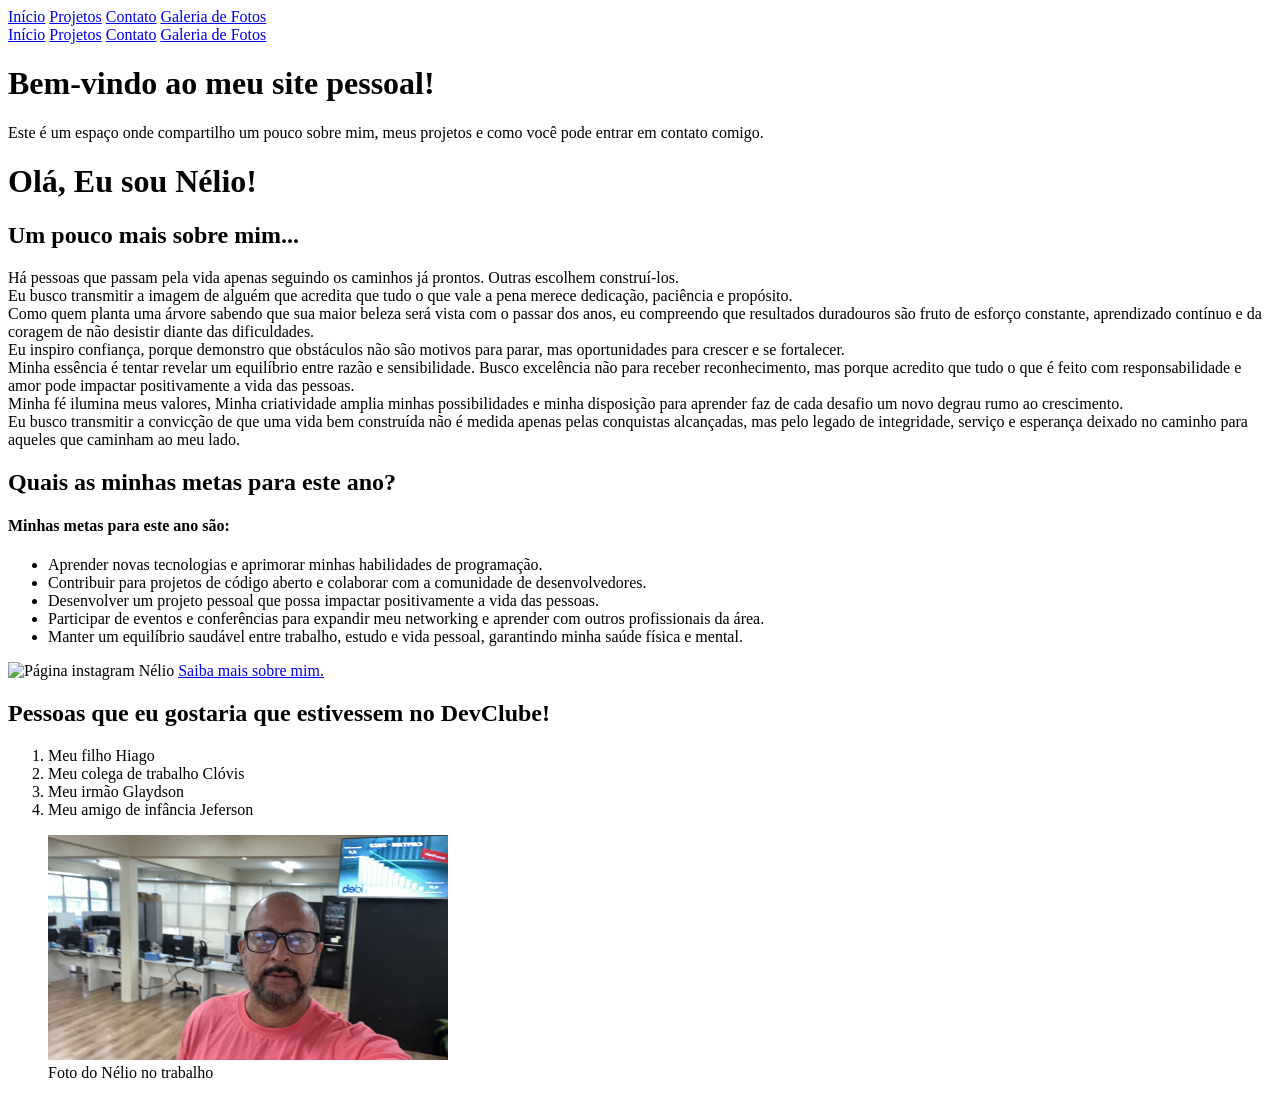
==== index.html @ fd530999 "Fix duplicate navigation in index.html Removed duplicate navigation section and cleaned up HTML stru" ====
<!DOCTYPE html>
<html lang="pt-br">
<head>
    <meta charset="UTF-8">
    <meta name="viewport" content="width=device-width, initial-scale=1.0">
    <title>Sobre o Nélio</title>
</head>
<body>

    <nav>
        <a href="index.html">Início</a>
        <a href="projetos.html">Projetos</a>
        <a href="contato.html">Contato</a>
        <a href="galeria_de_fotos.html">Galeria de Fotos</a>
    </nav>

     <nav>
        <a href="index.html">Início</a>
        <a href="projetos.html">Projetos</a>
        <a href="contato.html">Contato</a>
        <a href="galeria_de_fotos.html">Galeria de Fotos</a>
    </nav>
    
    <div>   
        <h1>Bem-vindo ao meu site pessoal!</h1>
        <p>Este é um espaço onde compartilho um pouco sobre mim, meus projetos e como você pode entrar em contato comigo.</p>
    </div>

    <div>
        <h1>Olá, Eu sou Nélio!</h1>
        <h2>Um pouco mais sobre mim...</h2>
        <p>Há pessoas que passam pela vida apenas seguindo os caminhos já prontos. Outras escolhem construí-los. <br> 
           Eu busco transmitir a imagem de alguém que acredita que tudo o que vale a pena merece dedicação, paciência e propósito.<br>
           Como quem planta uma árvore sabendo que sua maior beleza será vista com o passar dos anos, eu compreendo que resultados duradouros são fruto de esforço constante, aprendizado contínuo e da coragem de não desistir diante das dificuldades. <br>
           Eu inspiro confiança, porque demonstro que obstáculos não são motivos para parar, mas oportunidades para crescer e se fortalecer.<br>
           Minha essência é tentar revelar um equilíbrio entre razão e sensibilidade. Busco excelência não para receber reconhecimento, mas porque acredito que tudo o que é feito com responsabilidade e amor pode impactar positivamente a vida das pessoas. <br>
           Minha fé ilumina meus valores, Minha criatividade amplia minhas possibilidades e minha disposição para aprender faz de cada desafio um novo degrau rumo ao crescimento. <br>
           Eu busco transmitir a convicção de que uma vida bem construída não é medida apenas pelas conquistas alcançadas, mas pelo legado de integridade, serviço e esperança deixado no caminho para aqueles que caminham ao meu lado.
        </p>
    </div>
   
    <div>
        <h2>Quais as minhas metas para este ano?</h2>
        <h4>Minhas metas para este ano são: </h4>
        <ul>
            <li>Aprender novas tecnologias e aprimorar minhas habilidades de programação.</li>
            <li>Contribuir para projetos de código aberto e colaborar com a comunidade de desenvolvedores.</li>
            <li>Desenvolver um projeto pessoal que possa impactar positivamente a vida das pessoas.</li>
            <li>Participar de eventos e conferências para expandir meu networking e aprender com outros profissionais da área.</li>
            <li>Manter um equilíbrio saudável entre trabalho, estudo e vida pessoal, garantindo minha saúde física e mental.</li>
        </ul>
    </div>
    
    <div>
        <img src="https://img.magnific.com/psd-premium/instagram-logotipo_971166-164497.jpg?semt=ais_hybrid&w=740&q=80" alt="Página instagram Nélio" width="20" height="20">
        <a href="https://www.instagram.com/nelio.silva78/" target="_blank">Saiba mais sobre mim. </a>
    </div>
  
    <div>
        <h2>Pessoas que eu gostaria que estivessem no DevClube!</h2>
        <ol>
            <li>Meu filho Hiago</li>
            <li>Meu colega de trabalho Clóvis</li>
            <li>Meu irmão Glaydson</li>
            <li>Meu amigo de infância Jeferson</li>
        </ol>
    </div>
    

    <div>
        <figure>
            <img src="./img/Foto Nélio.jpeg" alt="Foto do Nélio no trabalho" width="400">
            <figcaption>Foto do Nélio no trabalho</figcaption>
        </figure>
    </div>
   
    

</body>
</html>
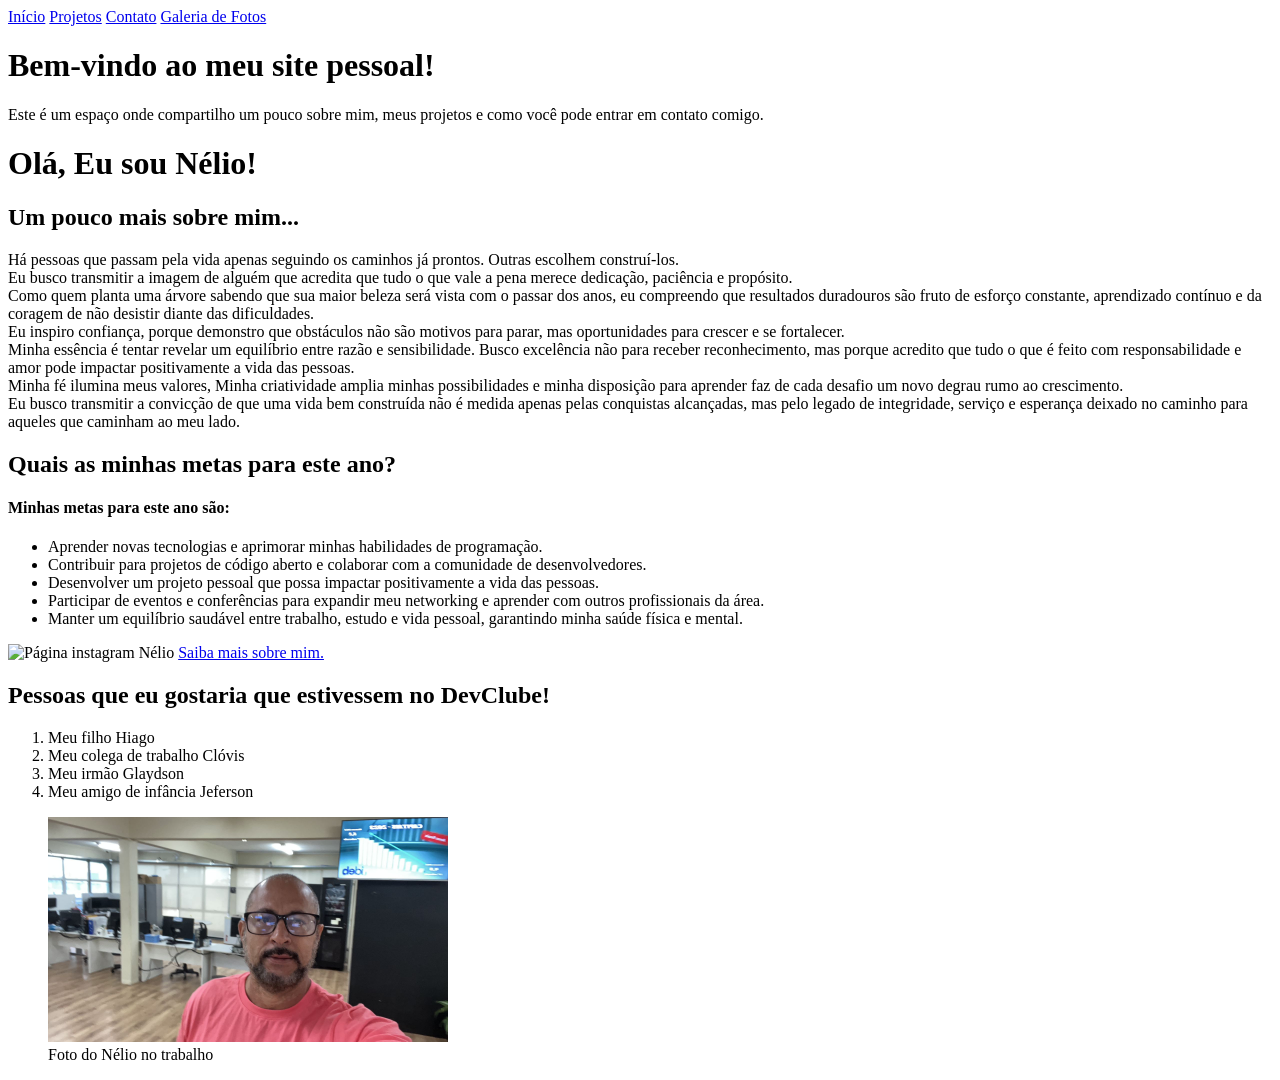
==== commit 90f8ada0: "Update index.html" ====
--- a/index.html
+++ b/index.html
@@ -8,13 +8,6 @@
 <body>
 
     <nav>
-        <a href="index.html">Início</a>
-        <a href="projetos.html">Projetos</a>
-        <a href="contato.html">Contato</a>
-        <a href="galeria_de_fotos.html">Galeria de Fotos</a>
-    </nav>
-
-     <nav>
         <a href="index.html">Início</a>
         <a href="projetos.html">Projetos</a>
         <a href="contato.html">Contato</a>
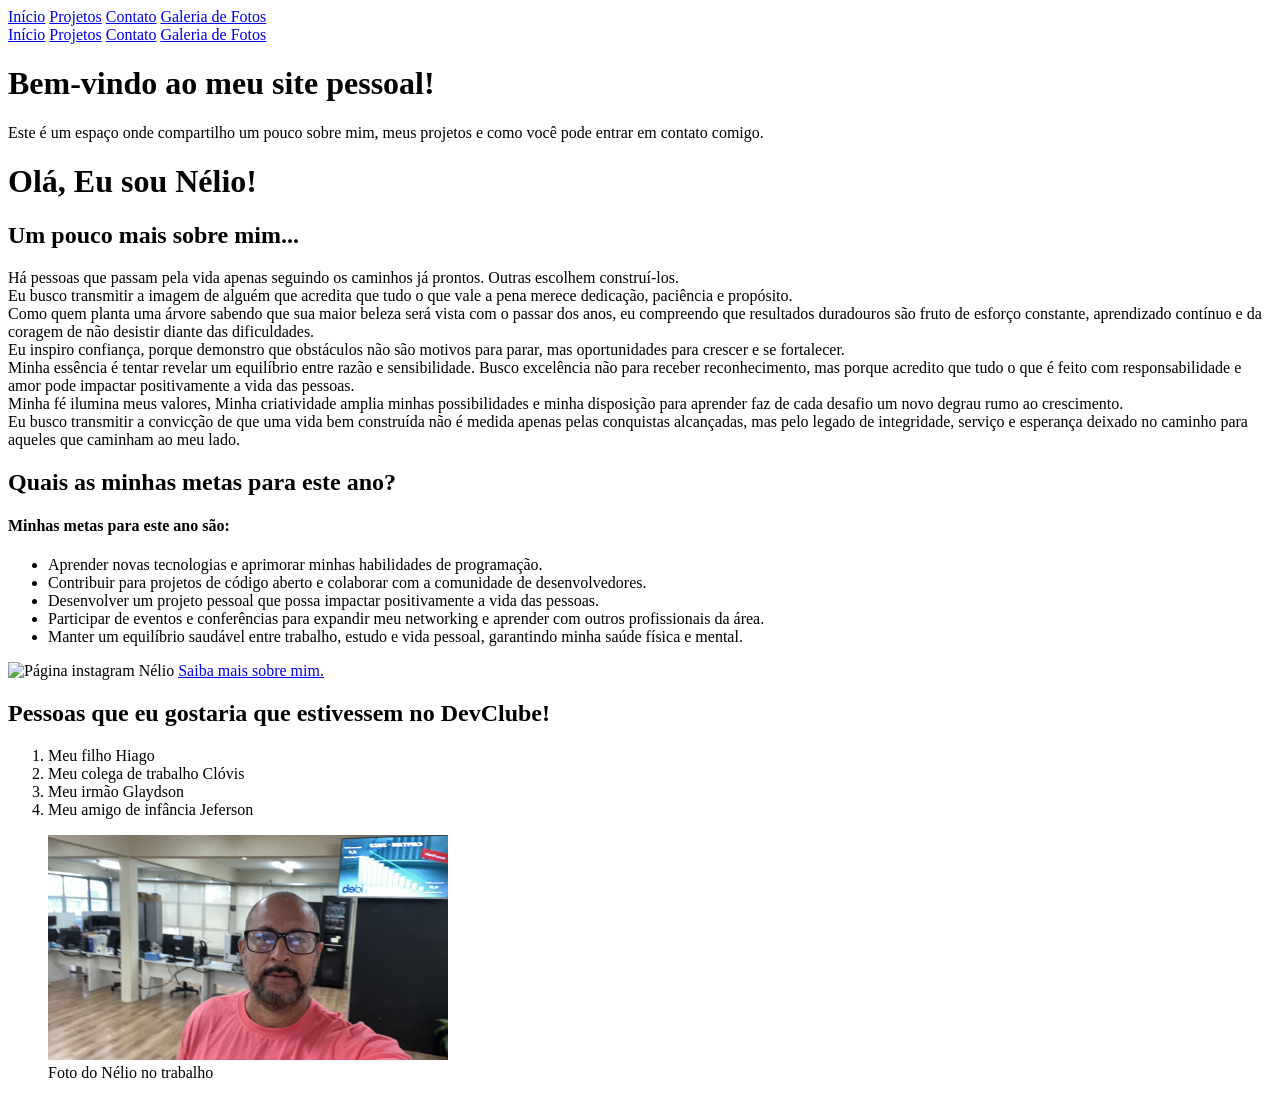
==== commit 22e807c1: "Atualização da página inicial" ====
--- a/index.html
+++ b/index.html
@@ -8,6 +8,13 @@
 <body>
 
     <nav>
+        <a href="index.html">Início</a>
+        <a href="projetos.html">Projetos</a>
+        <a href="contato.html">Contato</a>
+        <a href="galeria_de_fotos.html">Galeria de Fotos</a>
+    </nav>
+
+      <nav>
         <a href="index.html">Início</a>
         <a href="projetos.html">Projetos</a>
         <a href="contato.html">Contato</a>
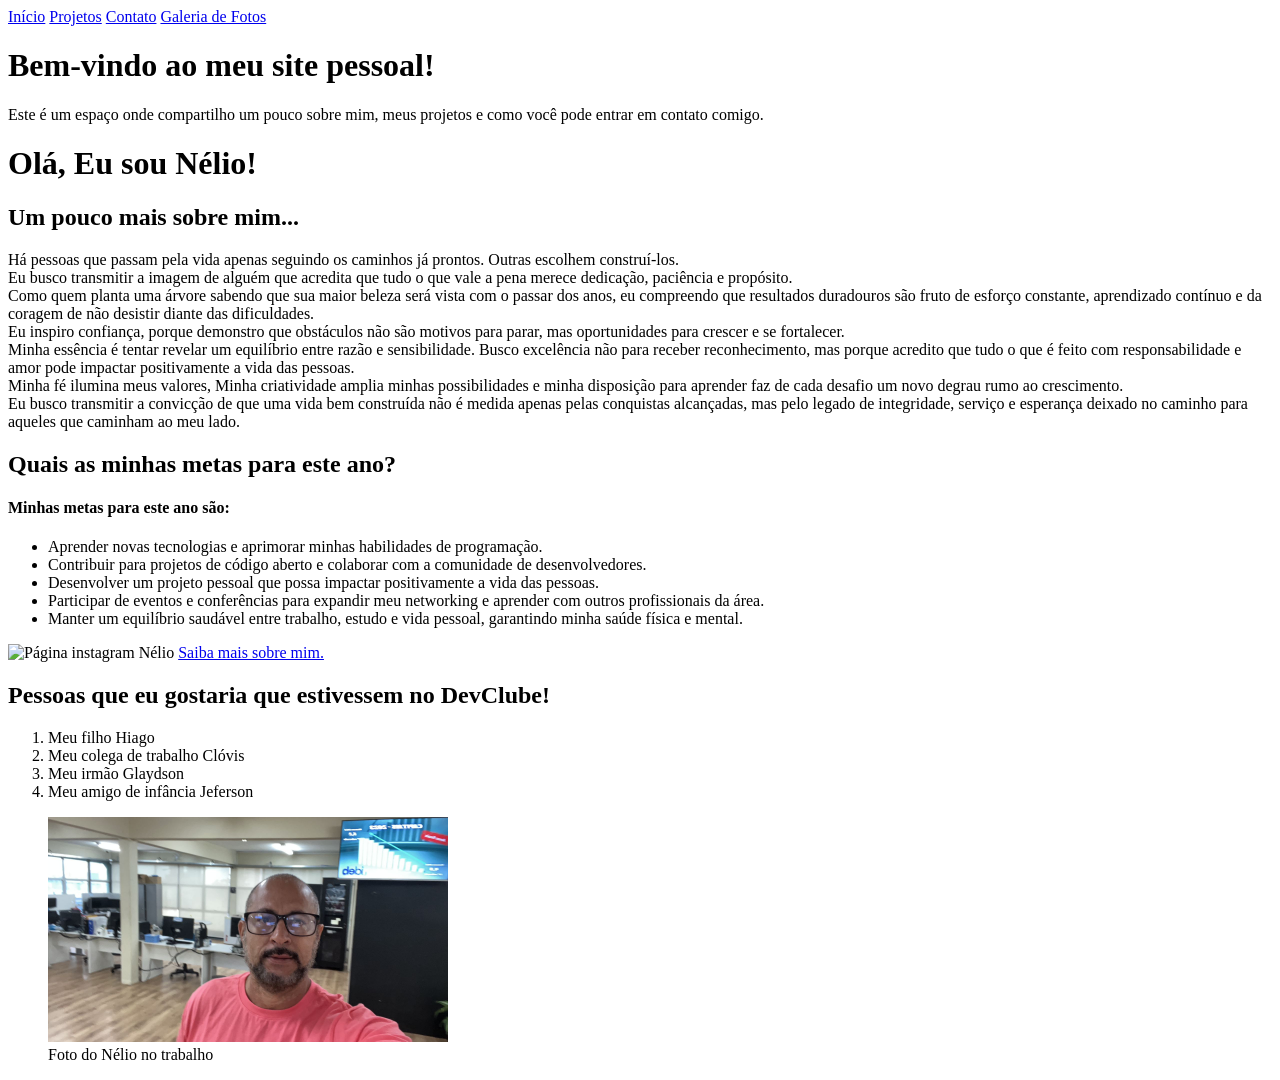
==== commit bac5bfe6: "Alterar botão de navegação da tela inicial" ====
--- a/index.html
+++ b/index.html
@@ -14,13 +14,7 @@
         <a href="galeria_de_fotos.html">Galeria de Fotos</a>
     </nav>
 
-      <nav>
-        <a href="index.html">Início</a>
-        <a href="projetos.html">Projetos</a>
-        <a href="contato.html">Contato</a>
-        <a href="galeria_de_fotos.html">Galeria de Fotos</a>
-    </nav>
-    
+        
     <div>   
         <h1>Bem-vindo ao meu site pessoal!</h1>
         <p>Este é um espaço onde compartilho um pouco sobre mim, meus projetos e como você pode entrar em contato comigo.</p>
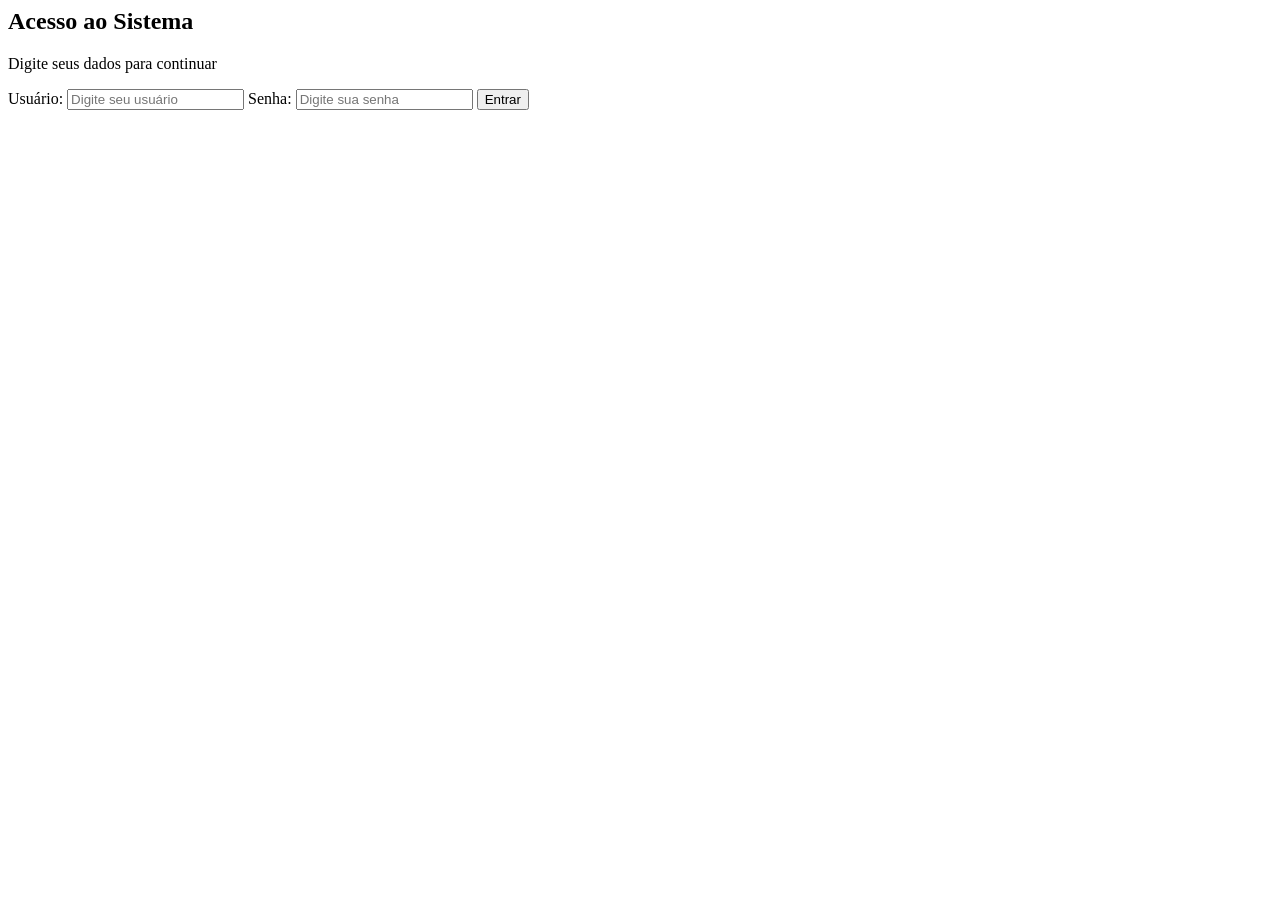
==== commit 6de59637: "Autenticação de login" ====
--- a/index.html
+++ b/index.html
@@ -68,7 +68,7 @@
         </figure>
     </div>
    
-    
+    <script src="js/auth.js"></script>
 
 </body>
 </html>
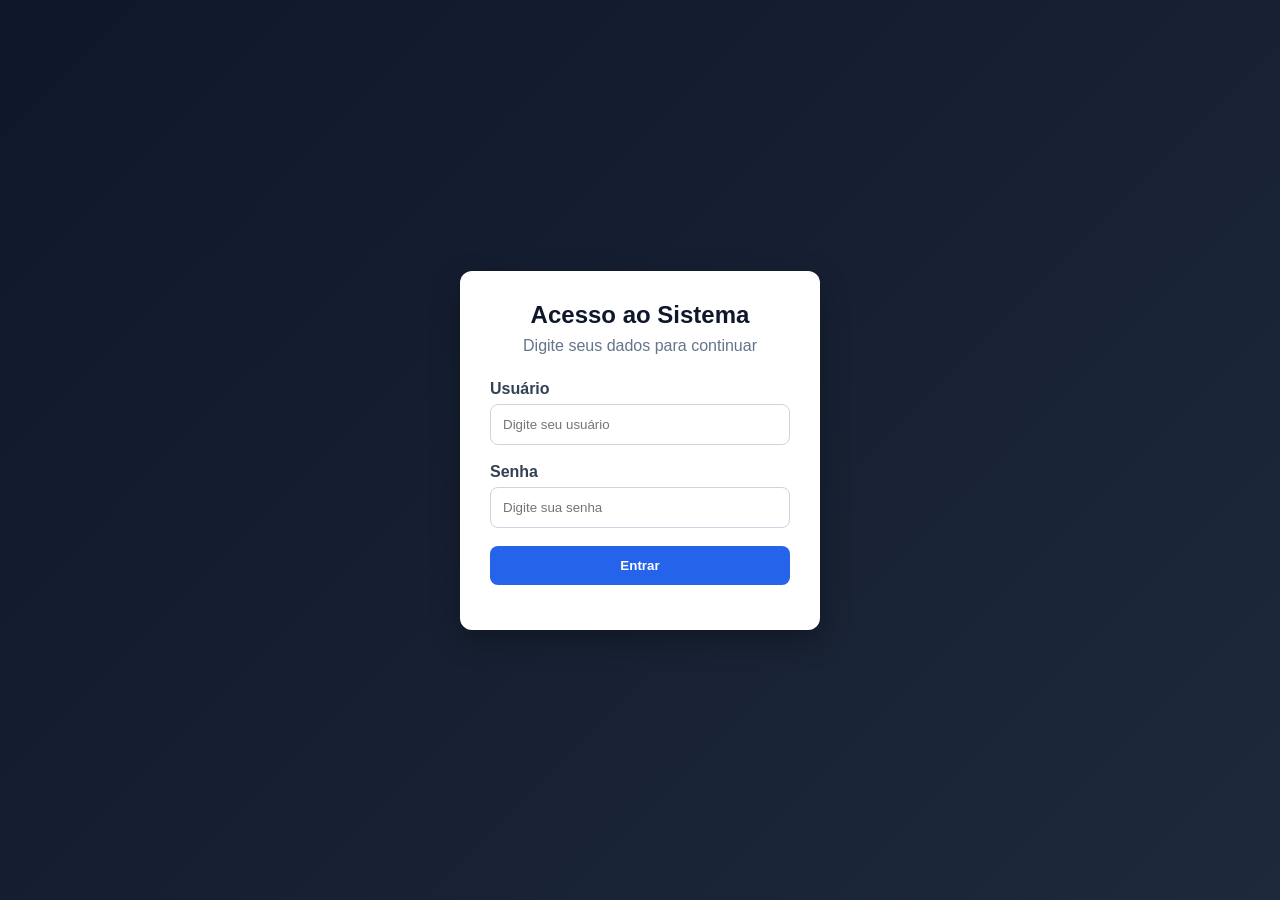
==== commit abc7592e: "Atualização e transformação para novo sistema" ====
--- a/index.html
+++ b/index.html
@@ -1,74 +1,75 @@
-<!DOCTYPE html>
-<html lang="pt-br">
-<head>
-    <meta charset="UTF-8">
-    <meta name="viewport" content="width=device-width, initial-scale=1.0">
-    <title>Sobre o Nélio</title>
-</head>
-<body>
-
-    <nav>
-        <a href="index.html">Início</a>
-        <a href="projetos.html">Projetos</a>
-        <a href="contato.html">Contato</a>
-        <a href="galeria_de_fotos.html">Galeria de Fotos</a>
-    </nav>
-
-        
-    <div>   
-        <h1>Bem-vindo ao meu site pessoal!</h1>
-        <p>Este é um espaço onde compartilho um pouco sobre mim, meus projetos e como você pode entrar em contato comigo.</p>
-    </div>
-
-    <div>
-        <h1>Olá, Eu sou Nélio!</h1>
-        <h2>Um pouco mais sobre mim...</h2>
-        <p>Há pessoas que passam pela vida apenas seguindo os caminhos já prontos. Outras escolhem construí-los. <br> 
-           Eu busco transmitir a imagem de alguém que acredita que tudo o que vale a pena merece dedicação, paciência e propósito.<br>
-           Como quem planta uma árvore sabendo que sua maior beleza será vista com o passar dos anos, eu compreendo que resultados duradouros são fruto de esforço constante, aprendizado contínuo e da coragem de não desistir diante das dificuldades. <br>
-           Eu inspiro confiança, porque demonstro que obstáculos não são motivos para parar, mas oportunidades para crescer e se fortalecer.<br>
-           Minha essência é tentar revelar um equilíbrio entre razão e sensibilidade. Busco excelência não para receber reconhecimento, mas porque acredito que tudo o que é feito com responsabilidade e amor pode impactar positivamente a vida das pessoas. <br>
-           Minha fé ilumina meus valores, Minha criatividade amplia minhas possibilidades e minha disposição para aprender faz de cada desafio um novo degrau rumo ao crescimento. <br>
-           Eu busco transmitir a convicção de que uma vida bem construída não é medida apenas pelas conquistas alcançadas, mas pelo legado de integridade, serviço e esperança deixado no caminho para aqueles que caminham ao meu lado.
-        </p>
-    </div>
-   
-    <div>
-        <h2>Quais as minhas metas para este ano?</h2>
-        <h4>Minhas metas para este ano são: </h4>
-        <ul>
-            <li>Aprender novas tecnologias e aprimorar minhas habilidades de programação.</li>
-            <li>Contribuir para projetos de código aberto e colaborar com a comunidade de desenvolvedores.</li>
-            <li>Desenvolver um projeto pessoal que possa impactar positivamente a vida das pessoas.</li>
-            <li>Participar de eventos e conferências para expandir meu networking e aprender com outros profissionais da área.</li>
-            <li>Manter um equilíbrio saudável entre trabalho, estudo e vida pessoal, garantindo minha saúde física e mental.</li>
-        </ul>
-    </div>
-    
-    <div>
-        <img src="https://img.magnific.com/psd-premium/instagram-logotipo_971166-164497.jpg?semt=ais_hybrid&w=740&q=80" alt="Página instagram Nélio" width="20" height="20">
-        <a href="https://www.instagram.com/nelio.silva78/" target="_blank">Saiba mais sobre mim. </a>
-    </div>
-  
-    <div>
-        <h2>Pessoas que eu gostaria que estivessem no DevClube!</h2>
-        <ol>
-            <li>Meu filho Hiago</li>
-            <li>Meu colega de trabalho Clóvis</li>
-            <li>Meu irmão Glaydson</li>
-            <li>Meu amigo de infância Jeferson</li>
-        </ol>
-    </div>
-    
-
-    <div>
-        <figure>
-            <img src="./img/Foto Nélio.jpeg" alt="Foto do Nélio no trabalho" width="400">
-            <figcaption>Foto do Nélio no trabalho</figcaption>
-        </figure>
-    </div>
-   
-    <script src="js/auth.js"></script>
-
-</body>
-</html>
+<!DOCTYPE html>
+<html lang="pt-br">
+<head>
+    <meta charset="UTF-8">
+    <meta name="viewport" content="width=device-width, initial-scale=1.0">
+    <title>Sobre o Nélio</title>
+    
+</head>
+<body>
+
+    <nav>
+        <a href="./index.html">Início</a>
+        <a href="../outros/projetos.html">Projetos</a>
+        <a href="../outros/contato.html">Contato</a>
+        <a href="../outros/galeria_de_fotos.html">Galeria de Fotos</a>
+    </nav>
+
+        
+    <div>   
+        <h1>Bem-vindo ao meu site pessoal!</h1>
+        <p>Este é um espaço onde compartilho um pouco sobre mim, meus projetos e como você pode entrar em contato comigo.</p>
+    </div>
+
+    <div>
+        <h1>Olá, Eu sou Nélio!</h1>
+        <h2>Um pouco mais sobre mim...</h2>
+        <p>Há pessoas que passam pela vida apenas seguindo os caminhos já prontos. Outras escolhem construí-los. <br> 
+           Eu busco transmitir a imagem de alguém que acredita que tudo o que vale a pena merece dedicação, paciência e propósito.<br>
+           Como quem planta uma árvore sabendo que sua maior beleza será vista com o passar dos anos, eu compreendo que resultados duradouros são fruto de esforço constante, aprendizado contínuo e da coragem de não desistir diante das dificuldades. <br>
+           Eu inspiro confiança, porque demonstro que obstáculos não são motivos para parar, mas oportunidades para crescer e se fortalecer.<br>
+           Minha essência é tentar revelar um equilíbrio entre razão e sensibilidade. Busco excelência não para receber reconhecimento, mas porque acredito que tudo o que é feito com responsabilidade e amor pode impactar positivamente a vida das pessoas. <br>
+           Minha fé ilumina meus valores, Minha criatividade amplia minhas possibilidades e minha disposição para aprender faz de cada desafio um novo degrau rumo ao crescimento. <br>
+           Eu busco transmitir a convicção de que uma vida bem construída não é medida apenas pelas conquistas alcançadas, mas pelo legado de integridade, serviço e esperança deixado no caminho para aqueles que caminham ao meu lado.
+        </p>
+    </div>
+   
+    <div>
+        <h2>Quais as minhas metas para este ano?</h2>
+        <h4>Minhas metas para este ano são: </h4>
+        <ul>
+            <li>Aprender novas tecnologias e aprimorar minhas habilidades de programação.</li>
+            <li>Contribuir para projetos de código aberto e colaborar com a comunidade de desenvolvedores.</li>
+            <li>Desenvolver um projeto pessoal que possa impactar positivamente a vida das pessoas.</li>
+            <li>Participar de eventos e conferências para expandir meu networking e aprender com outros profissionais da área.</li>
+            <li>Manter um equilíbrio saudável entre trabalho, estudo e vida pessoal, garantindo minha saúde física e mental.</li>
+        </ul>
+    </div>
+    
+    <div>
+        <img src="https://img.magnific.com/psd-premium/instagram-logotipo_971166-164497.jpg?semt=ais_hybrid&w=740&q=80" alt="Página instagram Nélio" width="20" height="20">
+        <a href="https://www.instagram.com/nelio.silva78/" target="_blank">Saiba mais sobre mim. </a>
+    </div>
+  
+    <div>
+        <h2>Pessoas que eu gostaria que estivessem no DevClube!</h2>
+        <ol>
+            <li>Meu filho Hiago</li>
+            <li>Meu colega de trabalho Clóvis</li>
+            <li>Meu irmão Glaydson</li>
+            <li>Meu amigo de infância Jeferson</li>
+        </ol>
+    </div>
+    
+
+    <div>
+        <figure>
+            <img src="../assets/img/Foto Nélio.jpeg" alt="Foto do Nélio no trabalho" width="400">
+            <figcaption>Foto do Nélio no trabalho</figcaption>
+        </figure>
+    </div>
+   
+    <script src="../assets/js/auth.js"></script>
+
+</body>
+</html>
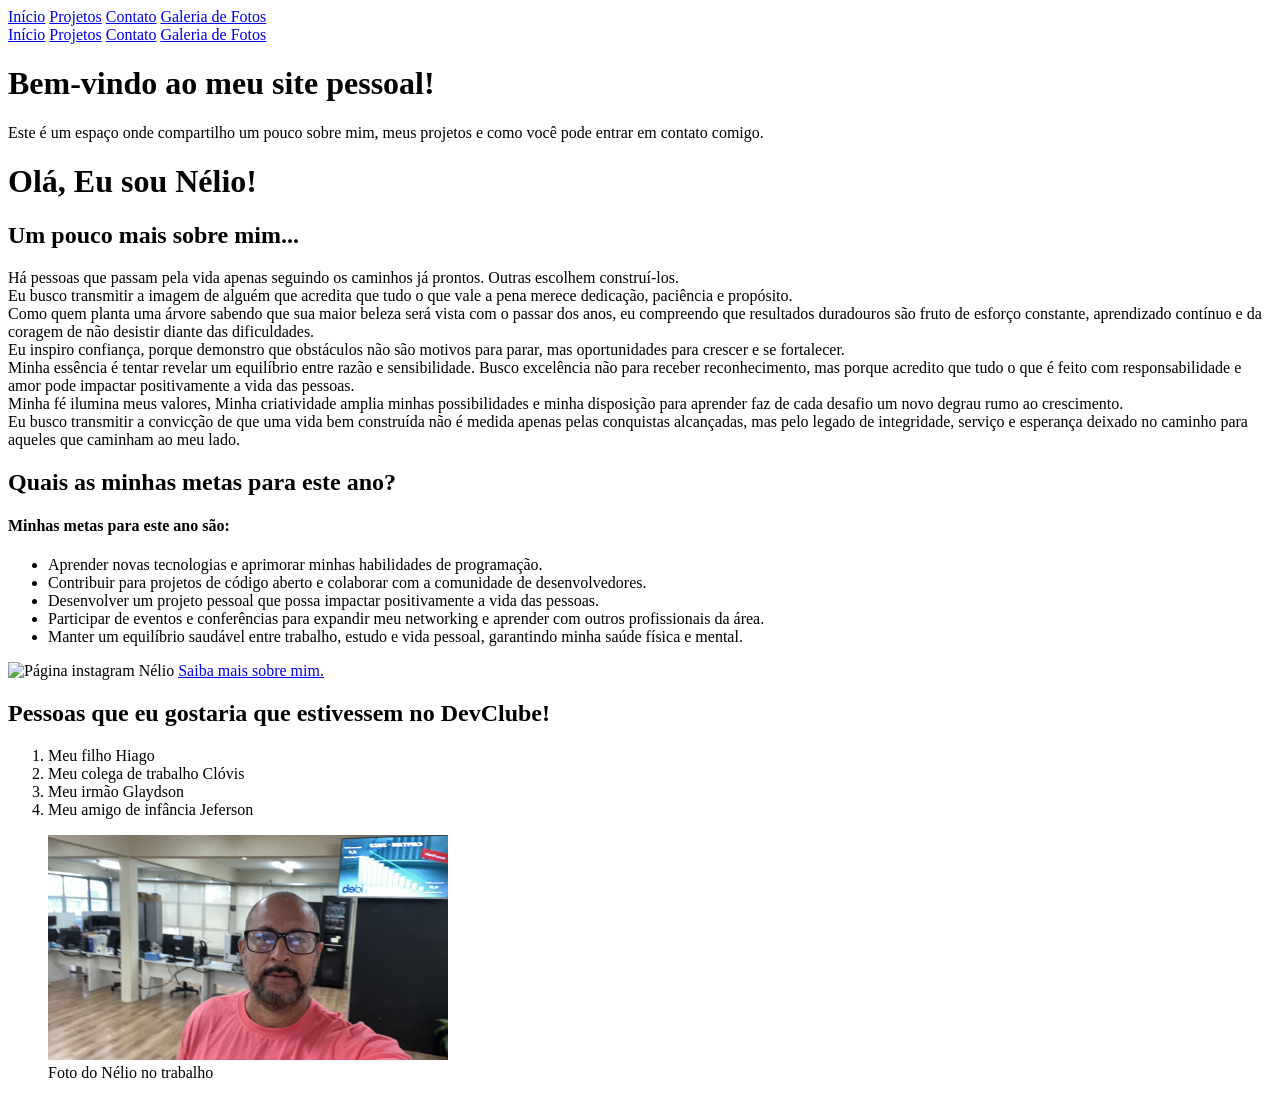
==== commit cb6f92e4: "Ajuste de pagina" ====
--- a/index.html
+++ b/index.html
@@ -4,72 +4,65 @@
     <meta charset="UTF-8">
     <meta name="viewport" content="width=device-width, initial-scale=1.0">
     <title>Sobre o Nélio</title>
-    
 </head>
 <body>
 
     <nav>
-        <a href="./index.html">Início</a>
-        <a href="../outros/projetos.html">Projetos</a>
-        <a href="../outros/contato.html">Contato</a>
-        <a href="../outros/galeria_de_fotos.html">Galeria de Fotos</a>
+        <a href="index.html">Início</a>
+        <a href="projetos.html">Projetos</a>
+        <a href="contato.html">Contato</a>
+        <a href="galeria_de_fotos.html">Galeria de Fotos</a>
     </nav>
 
-        
+    <nav>
+        <a href="index.html">Início</a>
+        <a href="projetos.html">Projetos</a>
+        <a href="contato.html">Contato</a>
+        <a href="galeria_de_fotos.html">Galeria de Fotos</a>
+    </nav>
+    
     <div>   
         <h1>Bem-vindo ao meu site pessoal!</h1>
         <p>Este é um espaço onde compartilho um pouco sobre mim, meus projetos e como você pode entrar em contato comigo.</p>
     </div>
 
-    <div>
-        <h1>Olá, Eu sou Nélio!</h1>
-        <h2>Um pouco mais sobre mim...</h2>
-        <p>Há pessoas que passam pela vida apenas seguindo os caminhos já prontos. Outras escolhem construí-los. <br> 
-           Eu busco transmitir a imagem de alguém que acredita que tudo o que vale a pena merece dedicação, paciência e propósito.<br>
-           Como quem planta uma árvore sabendo que sua maior beleza será vista com o passar dos anos, eu compreendo que resultados duradouros são fruto de esforço constante, aprendizado contínuo e da coragem de não desistir diante das dificuldades. <br>
-           Eu inspiro confiança, porque demonstro que obstáculos não são motivos para parar, mas oportunidades para crescer e se fortalecer.<br>
-           Minha essência é tentar revelar um equilíbrio entre razão e sensibilidade. Busco excelência não para receber reconhecimento, mas porque acredito que tudo o que é feito com responsabilidade e amor pode impactar positivamente a vida das pessoas. <br>
-           Minha fé ilumina meus valores, Minha criatividade amplia minhas possibilidades e minha disposição para aprender faz de cada desafio um novo degrau rumo ao crescimento. <br>
-           Eu busco transmitir a convicção de que uma vida bem construída não é medida apenas pelas conquistas alcançadas, mas pelo legado de integridade, serviço e esperança deixado no caminho para aqueles que caminham ao meu lado.
-        </p>
-    </div>
-   
-    <div>
-        <h2>Quais as minhas metas para este ano?</h2>
-        <h4>Minhas metas para este ano são: </h4>
-        <ul>
-            <li>Aprender novas tecnologias e aprimorar minhas habilidades de programação.</li>
-            <li>Contribuir para projetos de código aberto e colaborar com a comunidade de desenvolvedores.</li>
-            <li>Desenvolver um projeto pessoal que possa impactar positivamente a vida das pessoas.</li>
-            <li>Participar de eventos e conferências para expandir meu networking e aprender com outros profissionais da área.</li>
-            <li>Manter um equilíbrio saudável entre trabalho, estudo e vida pessoal, garantindo minha saúde física e mental.</li>
-        </ul>
-    </div>
-    
-    <div>
-        <img src="https://img.magnific.com/psd-premium/instagram-logotipo_971166-164497.jpg?semt=ais_hybrid&w=740&q=80" alt="Página instagram Nélio" width="20" height="20">
-        <a href="https://www.instagram.com/nelio.silva78/" target="_blank">Saiba mais sobre mim. </a>
-    </div>
-  
-    <div>
-        <h2>Pessoas que eu gostaria que estivessem no DevClube!</h2>
-        <ol>
-            <li>Meu filho Hiago</li>
-            <li>Meu colega de trabalho Clóvis</li>
-            <li>Meu irmão Glaydson</li>
-            <li>Meu amigo de infância Jeferson</li>
-        </ol>
-    </div>
+    <h1>Olá, Eu sou Nélio!</h1>
+    <h2>Um pouco mais sobre mim...</h2>
+    <p>Há pessoas que passam pela vida apenas seguindo os caminhos já prontos. Outras escolhem construí-los. <br> 
+       Eu busco transmitir a imagem de alguém que acredita que tudo o que vale a pena merece dedicação, paciência e propósito.<br>
+       Como quem planta uma árvore sabendo que sua maior beleza será vista com o passar dos anos, eu compreendo que resultados duradouros são fruto de esforço constante, aprendizado contínuo e da coragem de não desistir diante das dificuldades. <br>
+       Eu inspiro confiança, porque demonstro que obstáculos não são motivos para parar, mas oportunidades para crescer e se fortalecer.<br>
+       Minha essência é tentar revelar um equilíbrio entre razão e sensibilidade. Busco excelência não para receber reconhecimento, mas porque acredito que tudo o que é feito com responsabilidade e amor pode impactar positivamente a vida das pessoas. <br>
+       Minha fé ilumina meus valores, Minha criatividade amplia minhas possibilidades e minha disposição para aprender faz de cada desafio um novo degrau rumo ao crescimento. <br>
+       Eu busco transmitir a convicção de que uma vida bem construída não é medida apenas pelas conquistas alcançadas, mas pelo legado de integridade, serviço e esperança deixado no caminho para aqueles que caminham ao meu lado.
+    </p>
+
+    <h2>Quais as minhas metas para este ano?</h2>
+    <h4>Minhas metas para este ano são: </h4>
+    <ul>
+        <li>Aprender novas tecnologias e aprimorar minhas habilidades de programação.</li>
+        <li>Contribuir para projetos de código aberto e colaborar com a comunidade de desenvolvedores.</li>
+        <li>Desenvolver um projeto pessoal que possa impactar positivamente a vida das pessoas.</li>
+        <li>Participar de eventos e conferências para expandir meu networking e aprender com outros profissionais da área.</li>
+        <li>Manter um equilíbrio saudável entre trabalho, estudo e vida pessoal, garantindo minha saúde física e mental.</li>
+    </ul>
+
+    <img src="https://img.magnific.com/psd-premium/instagram-logotipo_971166-164497.jpg?semt=ais_hybrid&w=740&q=80" alt="Página instagram Nélio" width="20" height="20">
+    <a href="https://www.instagram.com/nelio.silva78/" target="_blank">Saiba mais sobre mim. </a>
+
+    <h2>Pessoas que eu gostaria que estivessem no DevClube!</h2>
+    <ol>
+        <li>Meu filho Hiago</li>
+        <li>Meu colega de trabalho Clóvis</li>
+        <li>Meu irmão Glaydson</li>
+        <li>Meu amigo de infância Jeferson</li>
+    </ol>
+
+    <figure>
+        <img src="./img/Foto Nélio.jpeg" alt="Foto do Nélio no trabalho" width="400">
+        <figcaption>Foto do Nélio no trabalho</figcaption>
+    </figure>
     
 
-    <div>
-        <figure>
-            <img src="../assets/img/Foto Nélio.jpeg" alt="Foto do Nélio no trabalho" width="400">
-            <figcaption>Foto do Nélio no trabalho</figcaption>
-        </figure>
-    </div>
-   
-    <script src="../assets/js/auth.js"></script>
-
 </body>
-</html>
+</html>
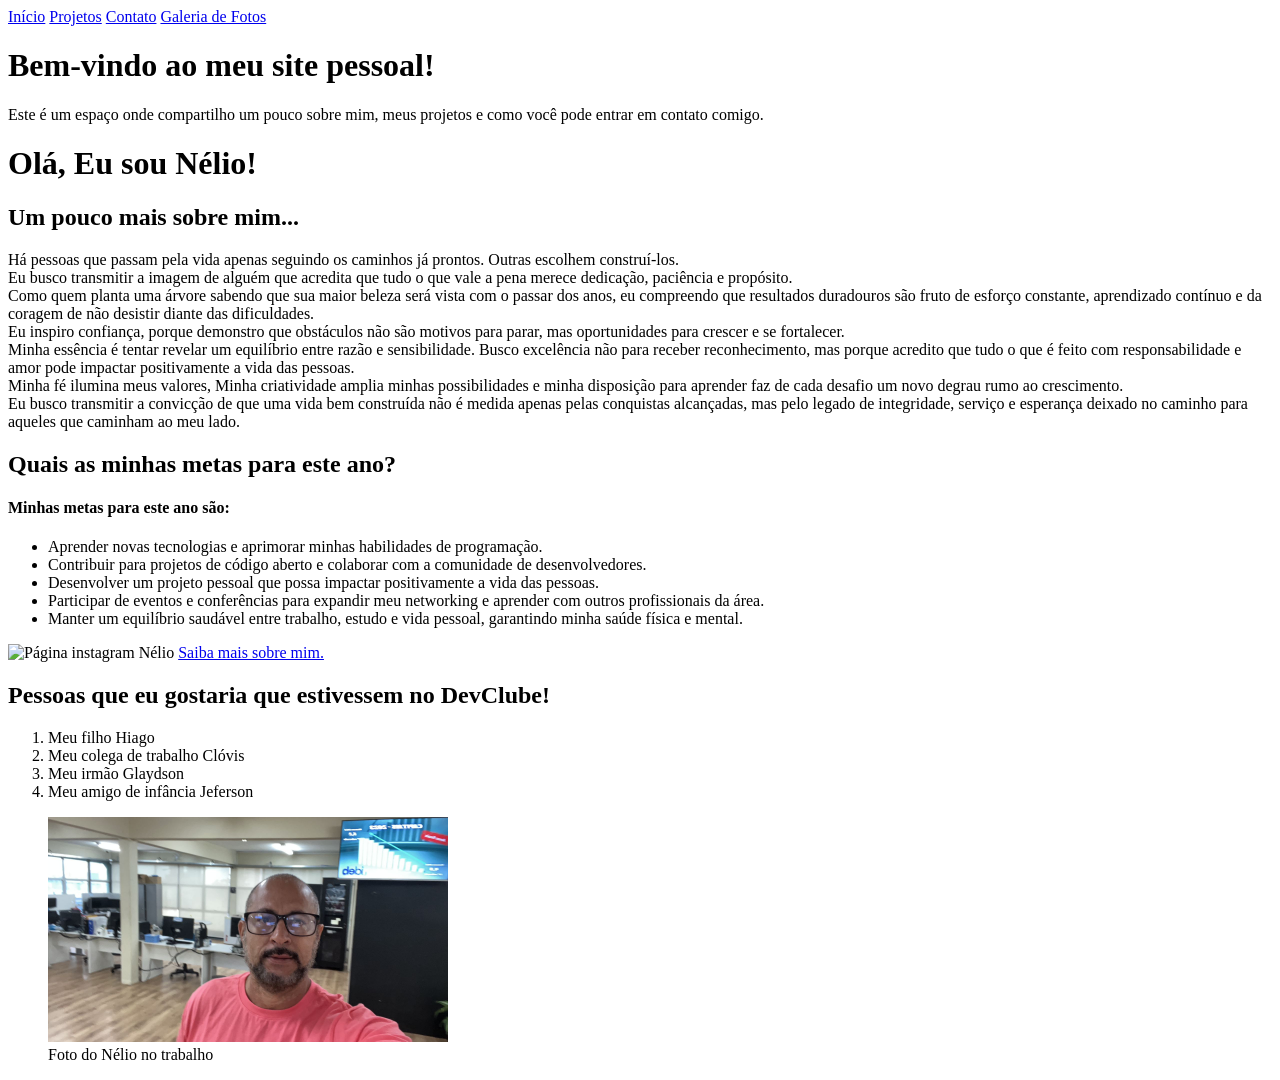
==== commit b0aab36c: "Atualizando Menu" ====
--- a/index.html
+++ b/index.html
@@ -6,13 +6,6 @@
     <title>Sobre o Nélio</title>
 </head>
 <body>
-
-    <nav>
-        <a href="index.html">Início</a>
-        <a href="projetos.html">Projetos</a>
-        <a href="contato.html">Contato</a>
-        <a href="galeria_de_fotos.html">Galeria de Fotos</a>
-    </nav>
 
     <nav>
         <a href="index.html">Início</a>
